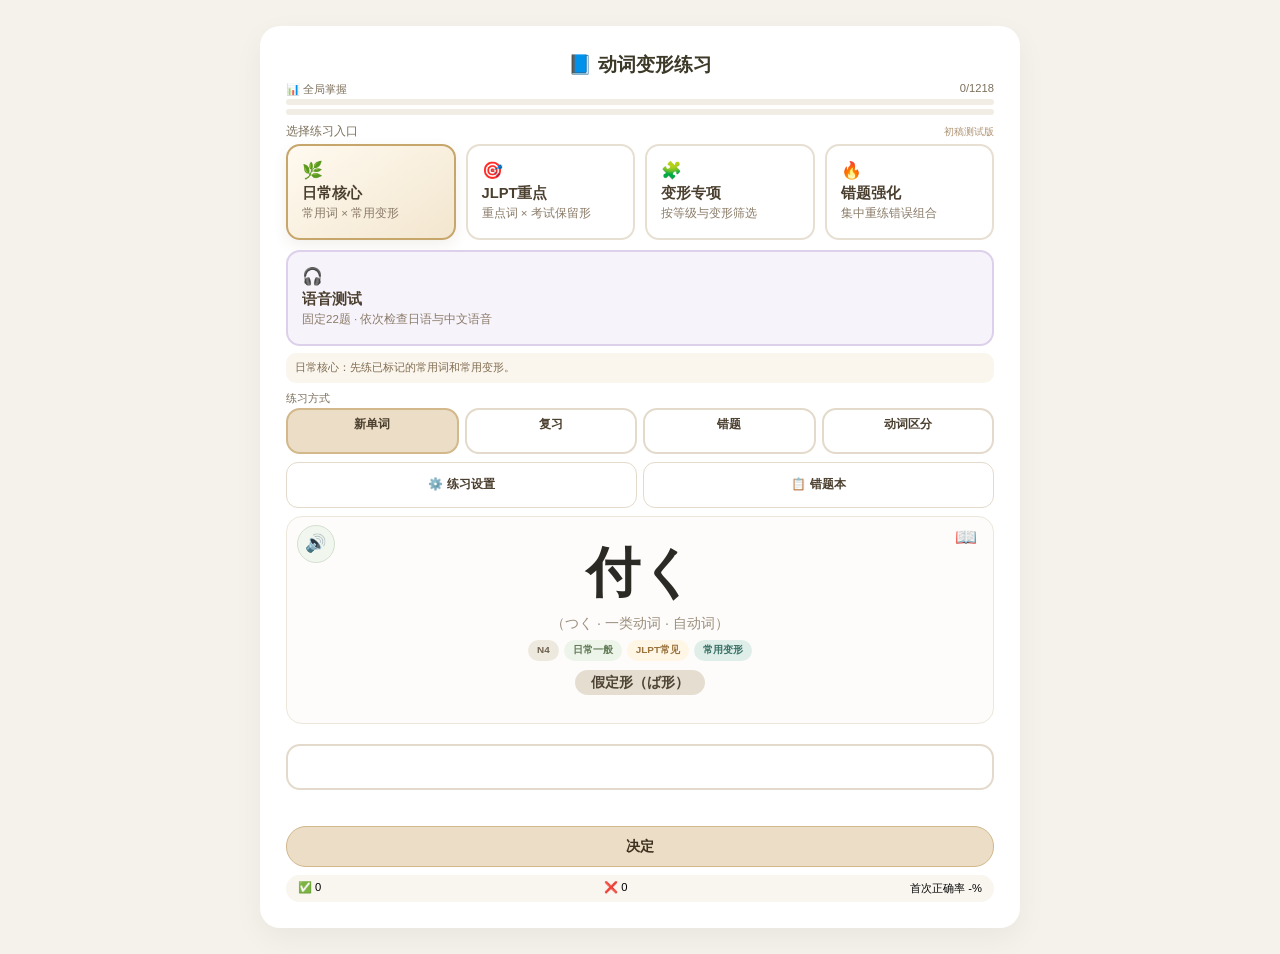
==== index.html @ 5a4f590d "Add files via upload" ====
<!DOCTYPE html>
<html lang="ja">
<head>
  <meta charset="UTF-8">
  <meta name="viewport" content="width=device-width, initial-scale=1.0, viewport-fit=cover">
  <title>动词变形练习 · 全功能版</title>
  <link rel="stylesheet" href="style.css?v=voice-test-2">
</head>
<body>
<div class="container">
  <div id="normalPracticeControls">
  <h2>📘 动词变形练习</h2>
  
  <div class="label" style="display:flex;justify-content:space-between">
    <span>📊 全局掌握</span><span id="globalProgressText">0/0</span>
  </div>
  <div class="global-bar-wrap"><div class="global-bar" id="globalProgressBar"></div></div>
  <div class="bar-wrap"><div class="bar" id="progressBar"></div></div>

  <div class="entry-title"><span>选择练习入口</span><span>初稿测试版</span></div>
  <div class="entry-grid" id="entryGrid">
    <button type="button" class="entry-card on" data-entry="daily">
      <span class="entry-icon">🌿</span><strong>日常核心</strong><small>常用词 × 常用变形</small>
    </button>
    <button type="button" class="entry-card" data-entry="jlpt">
      <span class="entry-icon">🎯</span><strong>JLPT重点</strong><small>重点词 × 考试保留形</small>
    </button>
    <button type="button" class="entry-card" data-entry="forms">
      <span class="entry-icon">🧩</span><strong>变形专项</strong><small>按等级与变形筛选</small>
    </button>
    <button type="button" class="entry-card" data-entry="mistakes">
      <span class="entry-icon">🔥</span><strong>错题强化</strong><small>集中重练错误组合</small>
    </button>
    <button type="button" class="entry-card voice-test-entry" data-entry="voice-test">
      <span class="entry-icon">🎧</span><strong>语音测试</strong><small>固定22题 · 依次检查日语与中文语音</small>
    </button>
  </div>
  <div class="preset-note" id="presetNote">日常核心：先练已标记的常用词和常用变形。</div>
  
  <div class="label">练习方式</div>
  <div class="mode-row">
    <div class="mode-btn on" data-mode="new">新单词</div>
    <div class="mode-btn" data-mode="review">复习</div>
    <div class="mode-btn" data-mode="error">错题</div>
    <div class="mode-btn" data-mode="classify">动词区分</div>
  </div>

  <div class="top-actions">
    <button class="btn-small" id="settingsToggle">⚙️ 练习设置</button>
    <button class="btn-small" id="errBookBtn">📋 错题本</button>
  </div>

  <div class="collapsible hidden" id="settingsPanel">
    <div class="label">日常使用频率（可多选）</div>
    <div class="chip-row" id="usageChips">
      <span class="chip on" data-usage="high">常用</span>
      <span class="chip on" data-usage="normal">一般</span>
      <span class="chip" data-usage="low">不常用</span>
      <span class="chip" data-usage="pending">待补充</span>
    </div>
    <div class="label">JLPT重要度（初稿，可多选）</div>
    <div class="chip-row" id="examChips">
      <span class="chip on" data-exam="focus">考试重点</span>
      <span class="chip on" data-exam="common">考试常见</span>
      <span class="chip on" data-exam="supplement">补充词</span>
      <span class="chip on" data-exam="pending">待补充</span>
    </div>
    <div class="label">变形练习价值（可多选）</div>
    <div class="chip-row" id="formStatusChips">
      <span class="chip on" data-form-status="core">常用变形</span>
      <span class="chip" data-form-status="exam">考试保留</span>
      <span class="chip" data-form-status="rare">低频变形</span>
    </div>
    <div class="pilot-note" id="pilotNote">初稿只标记一部分代表词；未标记内容显示“待补充”。</div>
    <div class="label">变形种类（可多选）</div>
    <div class="chip-row" id="formChips">
      <span class="chip on" data-form="masu">礼貌形（ます）</span>
      <span class="chip on" data-form="te">て形（连接）</span>
      <span class="chip on" data-form="ta">た形（过去）</span>
      <span class="chip on" data-form="nai">ない形（否定）</span>
      <span class="chip on" data-form="potential">可能</span>
      <span class="chip on" data-form="volitional">意志</span>
      <span class="chip on" data-form="passive">被动形</span>
      <span class="chip on" data-form="causative">使役态</span>
      <span class="chip on" data-form="ba">假定形（ば）</span>
      <span class="chip on" data-form="imperative">命令</span>
      <span class="chip on" data-form="causativePassive">使役被动形</span>
      <span class="chip on" data-form="prohibition">禁止形（な）</span>
    </div>
    <div class="label">难度</div>
    <div class="chip-row" id="levelChips">
      <span class="chip on" data-level="N5">N5</span>
      <span class="chip on" data-level="N4">N4</span>
      <span class="chip on" data-level="N3">N3</span>
      <span class="chip on" data-level="N2">N2</span>
    </div>
    <div class="label">活用分类（可多选）</div>
    <div class="chip-row" id="typeChips">
      <span class="chip on" data-type="I">一类动词</span>
      <span class="chip on" data-type="II">二类动词</span>
      <span class="chip on" data-type="III">三类动词</span>
    </div>
    <div class="label">自他分类（可多选）</div>
    <div class="chip-row" id="transChips">
      <span class="chip on" data-trans="vi">自动词</span>
      <span class="chip on" data-trans="vt">他动词</span>
    </div>
    <div class="label">单词朗读</div>
    <div class="chip-row" id="speechChips">
      <span class="chip" id="autoSpeakChip" role="button" tabindex="0" aria-pressed="false">🔊 出题时自动朗读</span>
    </div>
    <div class="pilot-note" id="voiceStatus">正在载入日语和中文固定语音…</div>
    <div class="label">每轮数量</div>
    <div class="chip-row" id="numChips">
      <span class="chip on" data-num="10">10</span>
      <span class="chip" data-num="20">20</span>
      <span class="chip" data-num="30">30</span>
      <span class="chip" data-num="50">50</span>
    </div>
    <div class="filter-summary" id="filterSummary">正在计算当前范围…</div>
  </div>
  </div>

  <div class="voice-test-screen hidden" id="voiceTestScreen">
    <div class="voice-test-toolbar">
      <button type="button" class="voice-test-exit" id="exitVoiceTestBtn">← 退出测试</button>
      <strong id="voiceTestCounter" aria-live="polite">第1/22题</strong>
    </div>
    <h2>🎧 语音测试</h2>
    <p>固定22题 · 从「食べる・原形」开始 · 不使用普通练习筛选</p>
    <div class="voice-test-bar-wrap"><div class="voice-test-bar" id="voiceTestProgressBar"></div></div>
  </div>

  <div id="practiceArea">
    <div class="card">
      <button type="button" class="speak-btn" id="speakBtn" title="朗读当前单词" aria-label="朗读当前单词">🔊</button>
      <button class="rule-btn" id="ruleBtn" title="变形规则">📖</button>
      <div class="verb" id="verb"></div>
      <div class="kana" id="kana"></div>
      <div class="question-tags" id="verbTags"></div>
      <div class="form-badge" id="form"></div>
      <div class="rule-box hidden" id="ruleBox"></div>
    </div>
    <div class="collapsible hidden" id="classifyArea">
      <div class="label">选择活用分类</div>
      <div class="chip-row" id="classTypeAnswers">
        <span class="chip" data-answer-type="I">一类动词</span>
        <span class="chip" data-answer-type="II">二类动词</span>
        <span class="chip" data-answer-type="III">三类动词</span>
      </div>
      <div class="label">选择自他分类</div>
      <div class="chip-row" id="classTransAnswers">
        <span class="chip" data-answer-trans="vi">自动词</span>
        <span class="chip" data-answer-trans="vt">他动词</span>
      </div>
    </div>
    <input type="text" id="answer" placeholder="">
    <div class="msg" id="msg"></div>
    <div class="btn-row">
      <button id="submitBtn">决定</button>
      <button id="nextBtn" class="next hidden">下一题</button>
    </div>
    <div id="resultInfo" class="hidden">
      <div class="info" id="meaning"></div>
      <div class="example" id="example"></div>
    </div>
    <div class="stats">
      <span>✅ <span id="ok">0</span></span>
      <span>❌ <span id="ng">0</span></span>
      <span>首次正确率 <span id="rate">-</span>%</span>
    </div>
  </div>

  <div id="resultArea" class="hidden">
    <div class="result-box">
      <h3>🎉 本轮完成</h3>
      <p id="resultText"></p>
    </div>
    <button id="retryBtn" style="width:100%;margin-bottom:6px">同样条件再来一组</button>
    <button id="resetBtn" style="width:100%;background:white;border:1px solid #ccc">返回设置</button>
  </div>
</div>

<div class="modal hidden" id="errModal">
  <div class="modal-box">
    <h3>📋 错题本</h3>
    <div id="errList"></div>
    <button id="closeErrBtn" style="width:100%;margin-top:8px">关闭</button>
    <button id="clearErrBtn" style="width:100%;background:#fae3e3;margin-top:4px">清空错题</button>
  </div>
</div>

<script src="verbs.js?v=voice-test-2"></script>
<script src="app.js?v=voice-test-2"></script>
</body>
</html>
---- style.css ----
*{margin:0;padding:0;box-sizing:border-box}
    body{font-family:sans-serif;background:#f5f2eb;display:flex;justify-content:center;padding:8px;min-height:100vh}
    .container{max-width:400px;width:100%;background:#fff;border-radius:20px;padding:16px;box-shadow:0 10px 30px rgba(0,0,0,0.05)}
    h2{font-size:1.2rem;color:#3d3929;margin-bottom:4px;text-align:center}
    .global-bar-wrap{background:#f1ede4;height:6px;border-radius:6px;margin-bottom:4px;overflow:hidden}
    .global-bar{height:100%;width:0;background:#a3b89b;border-radius:6px}
    .bar-wrap{background:#f1ede4;height:6px;border-radius:6px;margin-bottom:8px;overflow:hidden}
    .bar{height:100%;width:0;background:#c2a771;border-radius:6px}
    .entry-title{display:flex;align-items:center;justify-content:space-between;font-size:.72rem;color:#7c705b;margin:9px 0 5px}
    .entry-title span:last-child{font-size:.64rem;color:#ad9070}
    .entry-grid{display:grid;grid-template-columns:repeat(2,minmax(0,1fr));gap:7px;margin-bottom:7px}
    .entry-card{display:block;min-width:0;min-height:74px;padding:9px 10px;border:2px solid #e7dfd2;border-radius:14px;background:#fff;text-align:left;color:#4b3f2f;cursor:pointer}
    .entry-card.on{border-color:#c7a66c;background:linear-gradient(145deg,#fffaf0,#f3e6cf);box-shadow:0 5px 14px rgba(116,86,43,.09)}
    .entry-card .entry-icon{display:block;font-size:1.05rem;line-height:1;margin-bottom:5px}
    .entry-card strong{display:block;font-size:.78rem;line-height:1.2}
    .entry-card small{display:block;margin-top:3px;font-size:.62rem;line-height:1.3;color:#8a7b68;font-weight:500}
    .voice-test-entry{grid-column:1/-1;min-height:62px;background:#f7f3fb;border-color:#ddd0ea}
    .voice-test-entry.on{border-color:#a98bc5;background:linear-gradient(145deg,#fbf7ff,#eee3f7);box-shadow:0 5px 14px rgba(92,62,119,.1)}
    .voice-test-screen{background:linear-gradient(145deg,#fbf7ff,#f1e8f8);border:1px solid #d9c8e7;border-radius:16px;padding:12px 14px;margin-bottom:12px;color:#5f4775}
    .voice-test-screen h2{color:#5f4775;margin:8px 0 4px}
    .voice-test-screen p{text-align:center;font-size:.7rem;line-height:1.45;color:#806b91}
    .voice-test-toolbar{display:flex;align-items:center;justify-content:space-between;gap:10px}
    .voice-test-toolbar strong{font-size:.9rem;white-space:nowrap}
    .voice-test-exit{flex:0 0 auto;width:auto;padding:7px 12px;background:#fff;border-color:#cdb8de;color:#674c7e;font-size:.75rem}
    .voice-test-bar-wrap{height:7px;margin-top:10px;background:#e5d8ee;border-radius:999px;overflow:hidden}
    .voice-test-bar{height:100%;width:0;background:#a98bc5;border-radius:999px;transition:width .2s ease}
    .preset-note{background:#faf6ee;border-radius:10px;padding:7px 9px;margin-bottom:8px;font-size:.67rem;line-height:1.45;color:#806c50}
    .mode-row{display:flex;gap:6px;margin-bottom:8px}
    .mode-btn{flex:1;background:white;border:2px solid #e3dacb;padding:6px;border-radius:14px;font-size:0.75rem;font-weight:600;color:#4b3f2f;text-align:center;cursor:pointer}
    .mode-btn.on{background:#ebddc6;border-color:#d2b88a}
    .top-actions{display:flex;gap:6px;margin-bottom:8px}
    .btn-small{flex:1;background:white;border:1px solid #e3dacb;padding:6px 10px;border-radius:12px;font-size:0.75rem;font-weight:600;color:#4b3f2f;cursor:pointer;text-align:center}
    .collapsible{background:#faf8f3;border:1px solid #efe8da;border-radius:12px;padding:8px;margin-bottom:8px}
    .chip-row{display:flex;flex-wrap:wrap;gap:4px;margin-bottom:4px}
    .chip{background:white;border:2px solid #e3dacb;padding:4px 10px;border-radius:14px;font-size:0.7rem;font-weight:600;color:#4b3f2f;cursor:pointer}
    .chip.on{background:#ebddc6;border-color:#d2b88a}
    .label{font-size:0.7rem;color:#7c705b;margin-bottom:2px}
    .filter-summary{background:#f2eee6;border-radius:10px;padding:8px 9px;margin-top:7px;font-size:.68rem;line-height:1.45;color:#6f604d}
    .pilot-note{font-size:.64rem;line-height:1.45;color:#9b7c56;margin:2px 0 8px;padding-left:2px}
    .card{text-align:center;background:#fdfcfa;border:1px solid #ede7db;border-radius:16px;padding:20px 10px;margin-bottom:12px;position:relative}
    .verb{font-size:2.5rem;font-weight:700;color:#2b2a24}
    .kana{color:#9b8e7c;font-size:0.9rem;margin:4px 0}
    .form-badge{display:inline-block;background:#e5ded0;color:#4e4334;padding:3px 16px;border-radius:20px;font-size:0.9rem;font-weight:600;margin:8px 0}
    .question-tags{display:flex;flex-wrap:wrap;justify-content:center;gap:5px;min-height:21px;margin:7px 0 1px}
    .meta-tag{display:inline-flex;align-items:center;padding:3px 8px;border-radius:999px;font-size:.62rem;line-height:1.2;font-weight:700;border:1px solid transparent}
    .tag-level{background:#eee9df;color:#6f6250}
    .tag-daily-high{background:#e2f2df;color:#416d3a}.tag-daily-normal{background:#edf4e9;color:#607a56}.tag-daily-low{background:#f0efed;color:#79746d}.tag-daily-pending{background:#f6f3ee;color:#a0988d}
    .tag-exam-focus{background:#fff0d4;color:#96601d;border-color:#f1d39d}.tag-exam-common{background:#fff6e6;color:#9a733d}.tag-exam-supplement{background:#f7f1e6;color:#8d7d63}.tag-exam-pending{background:#f6f3ee;color:#a0988d}
    .tag-form-core{background:#dfeee9;color:#397064}.tag-form-exam{background:#eee6f7;color:#6b4e87}.tag-form-rare{background:#f2eeee;color:#8b6969}.tag-special-translation{background:#ffe8c7;color:#945316;border-color:#efc47f}.tag-meaning-sense{background:#e5effa;color:#3d6488;border-color:#bdd2e8}
    .tag-voice-test{background:#eee3f7;color:#6b4e87;border-color:#d6c2e7}
    .speak-btn{position:absolute;top:8px;left:10px;display:flex;align-items:center;justify-content:center;flex:none;width:38px;height:38px;padding:0;border:1px solid #d5dfd0;border-radius:50%;background:#f1f7ee;color:#4e7047;font-size:1.08rem;line-height:1;cursor:pointer}
    .speak-btn:hover{background:#e4f0df}.speak-btn.speaking{background:#d4e8cc;border-color:#9fbe94;transform:scale(1.04)}
    .speak-btn:disabled{opacity:.45;cursor:not-allowed;transform:none}
    .rule-btn{position:absolute;top:8px;right:10px;background:none;border:none;font-size:1.1rem;cursor:pointer;color:#b0a590;padding:2px 6px;border-radius:8px}
    .rule-btn:hover{background:#f0ebe0}
    .rule-box{background:#fdf9f0;border:1px solid #e8dfcc;border-radius:10px;padding:10px;margin-top:8px;text-align:left;font-size:0.7rem;color:#5f5340;line-height:1.5}
    .rule-box strong{color:#8b6f4b;font-size:0.75rem}
    .rule-box em{color:#b85c3a;font-style:normal;font-weight:600}
    input{width:100%;font-size:1.2rem;padding:10px;border:2px solid #e3dacb;border-radius:14px;text-align:center;outline:none;margin:8px 0}
    input.wrong{border-color:#e0887a;background:#fff8f7}
    .msg{min-height:24px;font-weight:600;text-align:center;margin-bottom:4px}
    .green{color:#4a7345}.red{color:#bc4a3c}
    .btn-row{display:flex;gap:6px}
    button{flex:1;background:#ebddc6;border:1px solid #d2b88a;padding:10px;border-radius:20px;font-weight:600;font-size:0.9rem;color:#3f3221;cursor:pointer}
    button.next{background:#d4e8cc;border-color:#a3c497;color:#3a5532}
    .info{background:#f0f7ed;border-radius:10px;padding:8px;font-size:0.8rem;margin-top:8px;color:#4a6b3a}
    #meaning{background:#edf7e9;border:1px solid #cfe1c8;border-left:5px solid #79a56f;padding:12px 14px;text-align:left}
    .meaning-label{display:block;font-size:.76rem;font-weight:700;color:#66805f;letter-spacing:.02em}
    .meaning-answer{display:block;margin-top:4px;font-size:1.38rem;line-height:1.45;font-weight:800;color:#285227;word-break:break-word}
    .meaning-origin{display:block;margin-top:5px;font-size:.78rem;line-height:1.45;color:#71806d}
    .example{background:#f5f0e7;border-radius:10px;padding:8px;font-size:0.8rem;margin-top:4px;color:#7b6e5b}
    .stats{display:flex;justify-content:space-between;font-size:0.7rem;background:#f9f6f0;padding:6px 12px;border-radius:14px;margin-top:8px}
    .hidden{display:none !important}
    .result-box{text-align:center;padding:20px;background:#fdfcfa;border-radius:16px;margin-bottom:12px}
    .result-box h3{color:#4a7345;margin-bottom:8px}
    .result-box p{font-size:0.9rem;color:#3d3929}
    .modal{position:fixed;top:0;left:0;width:100%;height:100%;background:rgba(0,0,0,0.3);display:flex;align-items:center;justify-content:center;z-index:100}
    .modal-box{background:white;border-radius:16px;padding:16px;max-width:340px;width:90%;max-height:70vh;overflow-y:auto}
    .modal-box h3{font-size:0.9rem;margin-bottom:8px}
    .err-item{display:flex;justify-content:space-between;align-items:center;background:#fdf5f5;padding:6px 10px;border-radius:10px;margin-bottom:4px;font-size:0.65rem;gap:6px}
    .err-item button{padding:3px 8px;font-size:0.6rem;flex:0}
    html{-webkit-text-size-adjust:100%;text-size-adjust:100%}
    button,.chip,.mode-btn{-webkit-tap-highlight-color:transparent;touch-action:manipulation}

    /* 手机：满屏显示，入口改为两列，避免四个按钮被挤扁 */
    @media (max-width:599px){
      body{display:block;padding:0;background:#fff}
      .container{max-width:none;min-height:100vh;min-height:100dvh;border-radius:0;box-shadow:none;padding:max(14px,env(safe-area-inset-top)) max(14px,env(safe-area-inset-right)) max(14px,env(safe-area-inset-bottom)) max(14px,env(safe-area-inset-left))}
      h2{font-size:1.25rem;margin-bottom:7px}
      .entry-grid{gap:8px;margin-bottom:8px}.entry-card{min-height:82px;padding:11px}.entry-card strong{font-size:.82rem}.entry-card small{font-size:.66rem}
      .voice-test-screen{padding:13px 14px}.voice-test-screen p{font-size:.74rem}.voice-test-exit{min-height:40px}
      .mode-row{display:grid;grid-template-columns:repeat(2,minmax(0,1fr));gap:8px;margin-bottom:10px}
      .mode-btn{min-height:43px;padding:9px 5px;border-radius:12px;font-size:.8rem}
      .top-actions{gap:8px;margin-bottom:10px}.btn-small{min-height:43px;font-size:.8rem}
      .collapsible{padding:10px;border-radius:14px;margin-bottom:10px}
      .chip-row{gap:6px;margin-bottom:7px}.chip{display:inline-flex;align-items:center;min-height:36px;padding:7px 10px;font-size:.75rem}
      .label{font-size:.75rem;margin-bottom:4px}
      .preset-note,.filter-summary{font-size:.72rem;padding:9px 10px}.pilot-note{font-size:.68rem}.meta-tag{font-size:.67rem;padding:4px 9px}
      .card{padding:22px 10px 18px;border-radius:16px;margin-bottom:10px}
      .verb{font-size:clamp(2.25rem,12vw,3.15rem)}.kana{font-size:.82rem;line-height:1.5}.form-badge{font-size:.86rem;margin:7px 0}
      input{min-height:52px;font-size:1.15rem;margin:10px 0}
      .btn-row{gap:8px}.btn-row button,#retryBtn,#resetBtn{min-height:48px}
      .stats{gap:5px;padding:8px 9px;font-size:.7rem;white-space:nowrap}
      .rule-box{font-size:.75rem;line-height:1.65}.info,.example{font-size:.78rem;line-height:1.5}
      #meaning{padding:13px 14px}.meaning-answer{font-size:1.48rem}.meaning-origin{font-size:.8rem}
      .modal-box{width:94%;max-width:none;max-height:84vh;max-height:84dvh;border-radius:18px}
      .err-item{font-size:.72rem;padding:9px}.err-item button{min-height:34px;font-size:.68rem}
    }

    /* 平板：利用更宽屏幕，放大文字和触控区域 */
    @media (min-width:600px) and (max-width:1024px){
      body{padding:20px;align-items:flex-start}
      .container{max-width:760px;border-radius:26px;padding:24px;box-shadow:0 14px 42px rgba(0,0,0,.07)}
      h2{font-size:1.45rem;margin-bottom:8px}
      .entry-grid{grid-template-columns:repeat(4,minmax(0,1fr));gap:10px;margin-bottom:10px}.entry-card{min-height:94px;padding:13px}.entry-card .entry-icon{font-size:1.25rem}.entry-card strong{font-size:.9rem}.entry-card small{font-size:.7rem}
      .voice-test-screen{padding:16px 18px;border-radius:20px}.voice-test-screen h2{font-size:1.45rem}.voice-test-screen p{font-size:.82rem}.voice-test-toolbar strong{font-size:1.05rem}.voice-test-exit{min-height:44px;font-size:.85rem}
      .mode-row,.top-actions{gap:10px;margin-bottom:12px}
      .mode-btn,.btn-small{min-height:48px;padding:10px;font-size:.86rem}
      .collapsible{padding:15px;border-radius:18px;margin-bottom:14px}
      .chip-row{gap:8px;margin-bottom:9px}.chip{display:inline-flex;align-items:center;min-height:40px;padding:8px 13px;font-size:.8rem}
      .label{font-size:.78rem;margin-bottom:5px}
      .preset-note,.filter-summary{font-size:.78rem;padding:11px 13px}.pilot-note{font-size:.72rem}.meta-tag{font-size:.72rem;padding:5px 10px}
      .card{padding:30px 16px;border-radius:22px;margin-bottom:16px}.verb{font-size:3.35rem}.kana{font-size:1rem}.form-badge{font-size:1rem;padding:5px 20px}
      input{min-height:58px;font-size:1.35rem;margin:12px 0}.btn-row{gap:10px}.btn-row button{min-height:52px;font-size:1rem}
      .rule-box{font-size:.82rem;padding:14px}.info,.example{font-size:.88rem;padding:11px}.stats{font-size:.8rem;padding:9px 16px}
      #meaning{padding:16px 18px}.meaning-label{font-size:.86rem}.meaning-answer{font-size:1.7rem}.meaning-origin{font-size:.9rem}
      .modal-box{max-width:620px;width:88%;max-height:78vh}.err-item{font-size:.76rem;padding:10px 13px}
    }

    /* 电脑与大屏平板不再被限制为狭窄的手机宽度 */
    @media (min-width:1025px){
      body{padding:26px}.container{max-width:760px;padding:26px}.entry-grid{grid-template-columns:repeat(4,minmax(0,1fr));gap:10px}.entry-card{min-height:96px;padding:14px}.entry-card strong{font-size:.92rem}.entry-card small{font-size:.72rem}.mode-btn,.btn-small{min-height:46px}.chip{min-height:38px;padding:7px 12px}.verb{font-size:3.4rem}
    }

    /* 手机横屏时压缩纵向空白，避免题目按钮落到屏幕外 */
    @media (orientation:landscape) and (max-height:520px){
      body{padding:8px}.container{max-width:780px;min-height:0;padding:12px 16px;border-radius:16px}
      h2{font-size:1.05rem}.mode-row{display:grid;grid-template-columns:repeat(4,1fr);gap:6px}.mode-btn{min-height:36px;padding:5px}
      .top-actions{margin-bottom:6px}.btn-small{min-height:36px;padding:5px}.card{padding:12px 10px;margin-bottom:5px}.verb{font-size:2.25rem}.kana{margin:2px 0}.form-badge{margin:3px 0}
      input{min-height:42px;margin:5px 0}.btn-row button{min-height:40px;padding:6px}.stats{margin-top:5px}
    }
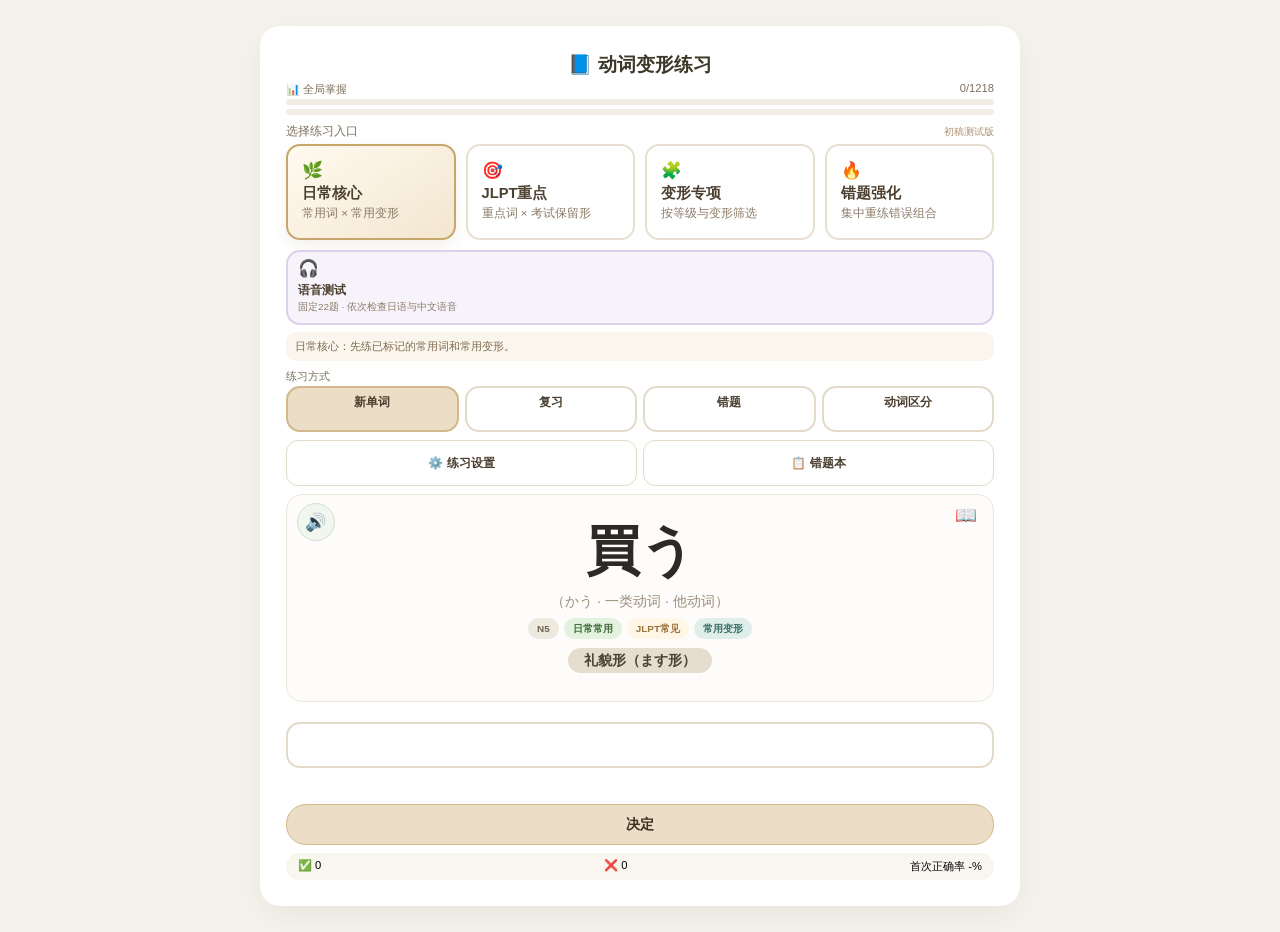
==== commit b7515061: "Add files via upload" ====
--- a/index.html
+++ b/index.html
@@ -4,11 +4,10 @@
   <meta charset="UTF-8">
   <meta name="viewport" content="width=device-width, initial-scale=1.0, viewport-fit=cover">
   <title>动词变形练习 · 全功能版</title>
-  <link rel="stylesheet" href="style.css?v=voice-test-2">
+  <link rel="stylesheet" href="style.css?v=voice-test-3">
 </head>
 <body>
 <div class="container">
-  <div id="normalPracticeControls">
   <h2>📘 动词变形练习</h2>
   
   <div class="label" style="display:flex;justify-content:space-between">
@@ -31,9 +30,9 @@
     <button type="button" class="entry-card" data-entry="mistakes">
       <span class="entry-icon">🔥</span><strong>错题强化</strong><small>集中重练错误组合</small>
     </button>
-    <button type="button" class="entry-card voice-test-entry" data-entry="voice-test">
+    <a class="voice-test-link" href="voice-test.html?v=voice-test-3">
       <span class="entry-icon">🎧</span><strong>语音测试</strong><small>固定22题 · 依次检查日语与中文语音</small>
-    </button>
+    </a>
   </div>
   <div class="preset-note" id="presetNote">日常核心：先练已标记的常用词和常用变形。</div>
   
@@ -119,17 +118,6 @@
     </div>
     <div class="filter-summary" id="filterSummary">正在计算当前范围…</div>
   </div>
-  </div>
-
-  <div class="voice-test-screen hidden" id="voiceTestScreen">
-    <div class="voice-test-toolbar">
-      <button type="button" class="voice-test-exit" id="exitVoiceTestBtn">← 退出测试</button>
-      <strong id="voiceTestCounter" aria-live="polite">第1/22题</strong>
-    </div>
-    <h2>🎧 语音测试</h2>
-    <p>固定22题 · 从「食べる・原形」开始 · 不使用普通练习筛选</p>
-    <div class="voice-test-bar-wrap"><div class="voice-test-bar" id="voiceTestProgressBar"></div></div>
-  </div>
 
   <div id="practiceArea">
     <div class="card">
@@ -190,7 +178,7 @@
   </div>
 </div>
 
-<script src="verbs.js?v=voice-test-2"></script>
-<script src="app.js?v=voice-test-2"></script>
+<script src="verbs.js?v=voice-test-3"></script>
+<script src="app.js?v=voice-test-3"></script>
 </body>
 </html>
--- a/style.css
+++ b/style.css
@@ -9,21 +9,17 @@
     .entry-title{display:flex;align-items:center;justify-content:space-between;font-size:.72rem;color:#7c705b;margin:9px 0 5px}
     .entry-title span:last-child{font-size:.64rem;color:#ad9070}
     .entry-grid{display:grid;grid-template-columns:repeat(2,minmax(0,1fr));gap:7px;margin-bottom:7px}
-    .entry-card{display:block;min-width:0;min-height:74px;padding:9px 10px;border:2px solid #e7dfd2;border-radius:14px;background:#fff;text-align:left;color:#4b3f2f;cursor:pointer}
+    .entry-card{display:block;min-width:0;min-height:74px;padding:9px 10px;border:2px solid #e7dfd2;border-radius:14px;background:#fff;text-align:left;color:#4b3f2f;cursor:pointer;text-decoration:none}
     .entry-card.on{border-color:#c7a66c;background:linear-gradient(145deg,#fffaf0,#f3e6cf);box-shadow:0 5px 14px rgba(116,86,43,.09)}
     .entry-card .entry-icon{display:block;font-size:1.05rem;line-height:1;margin-bottom:5px}
     .entry-card strong{display:block;font-size:.78rem;line-height:1.2}
     .entry-card small{display:block;margin-top:3px;font-size:.62rem;line-height:1.3;color:#8a7b68;font-weight:500}
     .voice-test-entry{grid-column:1/-1;min-height:62px;background:#f7f3fb;border-color:#ddd0ea}
     .voice-test-entry.on{border-color:#a98bc5;background:linear-gradient(145deg,#fbf7ff,#eee3f7);box-shadow:0 5px 14px rgba(92,62,119,.1)}
-    .voice-test-screen{background:linear-gradient(145deg,#fbf7ff,#f1e8f8);border:1px solid #d9c8e7;border-radius:16px;padding:12px 14px;margin-bottom:12px;color:#5f4775}
-    .voice-test-screen h2{color:#5f4775;margin:8px 0 4px}
-    .voice-test-screen p{text-align:center;font-size:.7rem;line-height:1.45;color:#806b91}
-    .voice-test-toolbar{display:flex;align-items:center;justify-content:space-between;gap:10px}
-    .voice-test-toolbar strong{font-size:.9rem;white-space:nowrap}
-    .voice-test-exit{flex:0 0 auto;width:auto;padding:7px 12px;background:#fff;border-color:#cdb8de;color:#674c7e;font-size:.75rem}
-    .voice-test-bar-wrap{height:7px;margin-top:10px;background:#e5d8ee;border-radius:999px;overflow:hidden}
-    .voice-test-bar{height:100%;width:0;background:#a98bc5;border-radius:999px;transition:width .2s ease}
+    .voice-test-link{grid-column:1/-1;display:block;min-width:0;min-height:62px;padding:9px 10px;border:2px solid #ddd0ea;border-radius:14px;background:#f7f3fb;text-align:left;color:#4b3f2f;cursor:pointer;text-decoration:none}
+    .voice-test-link .entry-icon{display:block;font-size:1.05rem;line-height:1;margin-bottom:5px}
+    .voice-test-link strong{display:block;font-size:.78rem;line-height:1.2}
+    .voice-test-link small{display:block;margin-top:3px;font-size:.62rem;line-height:1.3;color:#8a7b68;font-weight:500}
     .preset-note{background:#faf6ee;border-radius:10px;padding:7px 9px;margin-bottom:8px;font-size:.67rem;line-height:1.45;color:#806c50}
     .mode-row{display:flex;gap:6px;margin-bottom:8px}
     .mode-btn{flex:1;background:white;border:2px solid #e3dacb;padding:6px;border-radius:14px;font-size:0.75rem;font-weight:600;color:#4b3f2f;text-align:center;cursor:pointer}
@@ -87,8 +83,7 @@
       body{display:block;padding:0;background:#fff}
       .container{max-width:none;min-height:100vh;min-height:100dvh;border-radius:0;box-shadow:none;padding:max(14px,env(safe-area-inset-top)) max(14px,env(safe-area-inset-right)) max(14px,env(safe-area-inset-bottom)) max(14px,env(safe-area-inset-left))}
       h2{font-size:1.25rem;margin-bottom:7px}
-      .entry-grid{gap:8px;margin-bottom:8px}.entry-card{min-height:82px;padding:11px}.entry-card strong{font-size:.82rem}.entry-card small{font-size:.66rem}
-      .voice-test-screen{padding:13px 14px}.voice-test-screen p{font-size:.74rem}.voice-test-exit{min-height:40px}
+      .entry-grid{gap:8px;margin-bottom:8px}.entry-card{min-height:82px;padding:11px}.entry-card strong{font-size:.82rem}.entry-card small{font-size:.66rem}.voice-test-link{min-height:72px;padding:11px}.voice-test-link strong{font-size:.82rem}.voice-test-link small{font-size:.66rem}
       .mode-row{display:grid;grid-template-columns:repeat(2,minmax(0,1fr));gap:8px;margin-bottom:10px}
       .mode-btn{min-height:43px;padding:9px 5px;border-radius:12px;font-size:.8rem}
       .top-actions{gap:8px;margin-bottom:10px}.btn-small{min-height:43px;font-size:.8rem}
@@ -112,8 +107,7 @@
       body{padding:20px;align-items:flex-start}
       .container{max-width:760px;border-radius:26px;padding:24px;box-shadow:0 14px 42px rgba(0,0,0,.07)}
       h2{font-size:1.45rem;margin-bottom:8px}
-      .entry-grid{grid-template-columns:repeat(4,minmax(0,1fr));gap:10px;margin-bottom:10px}.entry-card{min-height:94px;padding:13px}.entry-card .entry-icon{font-size:1.25rem}.entry-card strong{font-size:.9rem}.entry-card small{font-size:.7rem}
-      .voice-test-screen{padding:16px 18px;border-radius:20px}.voice-test-screen h2{font-size:1.45rem}.voice-test-screen p{font-size:.82rem}.voice-test-toolbar strong{font-size:1.05rem}.voice-test-exit{min-height:44px;font-size:.85rem}
+      .entry-grid{grid-template-columns:repeat(4,minmax(0,1fr));gap:10px;margin-bottom:10px}.entry-card{min-height:94px;padding:13px}.entry-card .entry-icon{font-size:1.25rem}.entry-card strong{font-size:.9rem}.entry-card small{font-size:.7rem}.voice-test-link{min-height:80px;padding:13px}.voice-test-link .entry-icon{font-size:1.25rem}.voice-test-link strong{font-size:.9rem}.voice-test-link small{font-size:.7rem}
       .mode-row,.top-actions{gap:10px;margin-bottom:12px}
       .mode-btn,.btn-small{min-height:48px;padding:10px;font-size:.86rem}
       .collapsible{padding:15px;border-radius:18px;margin-bottom:14px}
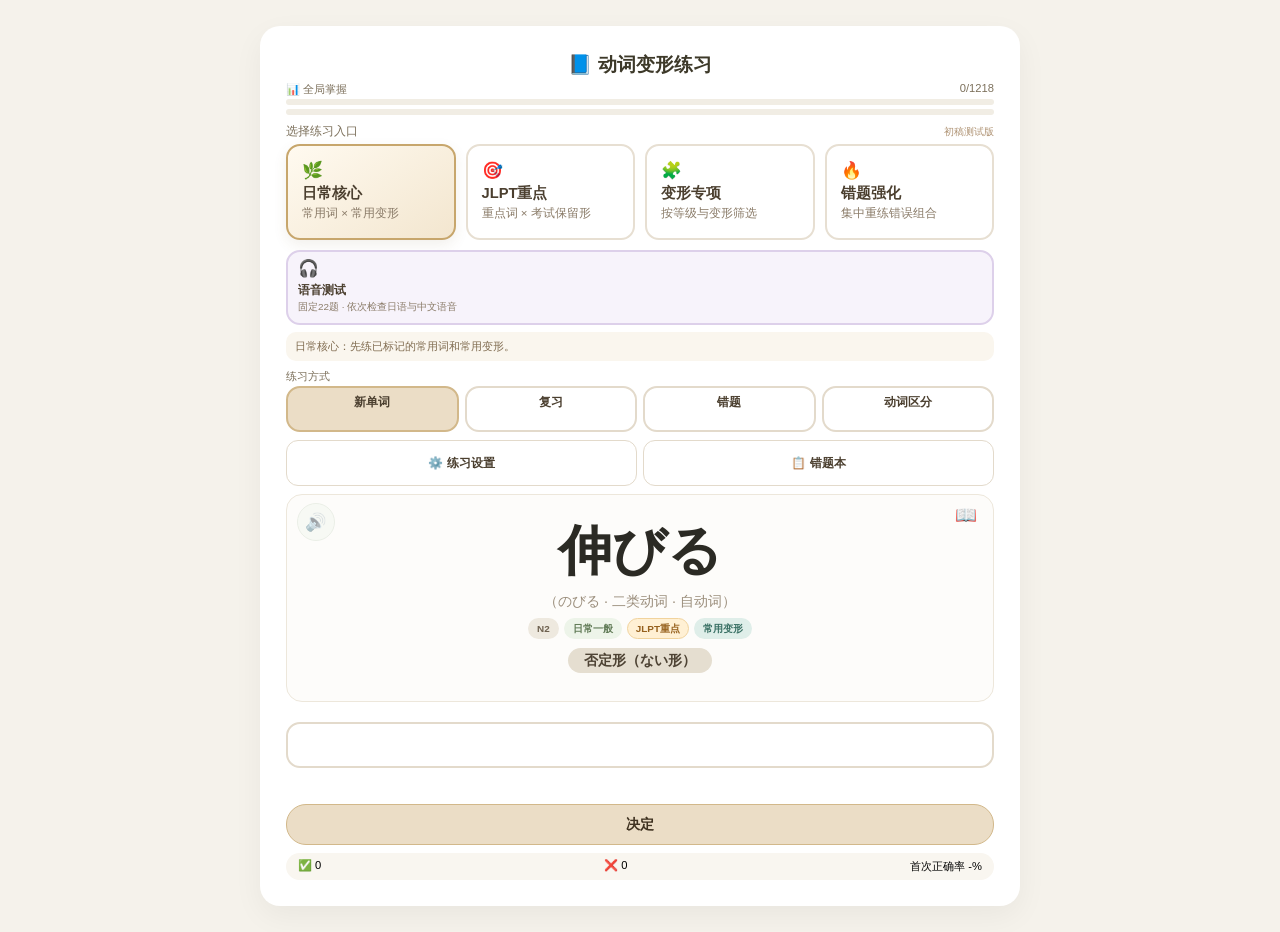
==== commit 5970e6b2: "Add files via upload" ====
--- a/index.html
+++ b/index.html
@@ -4,7 +4,7 @@
   <meta charset="UTF-8">
   <meta name="viewport" content="width=device-width, initial-scale=1.0, viewport-fit=cover">
   <title>动词变形练习 · 全功能版</title>
-  <link rel="stylesheet" href="style.css?v=voice-test-3">
+  <link rel="stylesheet" href="style.css?v=audio-logic-1">
 </head>
 <body>
 <div class="container">
@@ -30,7 +30,7 @@
     <button type="button" class="entry-card" data-entry="mistakes">
       <span class="entry-icon">🔥</span><strong>错题强化</strong><small>集中重练错误组合</small>
     </button>
-    <a class="voice-test-link" href="voice-test.html?v=voice-test-3">
+    <a class="voice-test-link" href="voice-test.html?v=audio-logic-1">
       <span class="entry-icon">🎧</span><strong>语音测试</strong><small>固定22题 · 依次检查日语与中文语音</small>
     </a>
   </div>
@@ -104,9 +104,23 @@
       <span class="chip on" data-trans="vi">自动词</span>
       <span class="chip on" data-trans="vt">他动词</span>
     </div>
-    <div class="label">单词朗读</div>
+    <div class="label">答对后的语音</div>
     <div class="chip-row" id="speechChips">
-      <span class="chip" id="autoSpeakChip" role="button" tabindex="0" aria-pressed="false">🔊 出题时自动朗读</span>
+      <span class="chip on" id="autoSpeakChip" role="button" tabindex="0" aria-pressed="true">🔊 答对后自动朗读</span>
+    </div>
+    <div class="voice-controls" aria-label="语音音量和语速设置">
+      <label class="voice-control" for="japaneseVolume">
+        <span>日语音量 <output id="japaneseVolumeValue">85%</output></span>
+        <input id="japaneseVolume" type="range" min="0" max="100" step="5" value="85">
+      </label>
+      <label class="voice-control" for="chineseVolume">
+        <span>中文音量 <output id="chineseVolumeValue">100%</output></span>
+        <input id="chineseVolume" type="range" min="0" max="100" step="5" value="100">
+      </label>
+      <label class="voice-control" for="chineseRate">
+        <span>中文语速 <output id="chineseRateValue">0.88×</output></span>
+        <input id="chineseRate" type="range" min="0.70" max="1.05" step="0.01" value="0.88">
+      </label>
     </div>
     <div class="pilot-note" id="voiceStatus">正在载入日语和中文固定语音…</div>
     <div class="label">每轮数量</div>
@@ -121,7 +135,7 @@
 
   <div id="practiceArea">
     <div class="card">
-      <button type="button" class="speak-btn" id="speakBtn" title="朗读当前单词" aria-label="朗读当前单词">🔊</button>
+      <button type="button" class="speak-btn" id="speakBtn" title="答对后可重播日语和中文" aria-label="答对后重播日语和中文" disabled>🔊</button>
       <button class="rule-btn" id="ruleBtn" title="变形规则">📖</button>
       <div class="verb" id="verb"></div>
       <div class="kana" id="kana"></div>
@@ -178,7 +192,7 @@
   </div>
 </div>
 
-<script src="verbs.js?v=voice-test-3"></script>
-<script src="app.js?v=voice-test-3"></script>
+<script src="verbs.js?v=audio-logic-1"></script>
+<script src="app.js?v=audio-logic-1"></script>
 </body>
 </html>
--- a/style.css
+++ b/style.css
@@ -33,6 +33,12 @@
     .label{font-size:0.7rem;color:#7c705b;margin-bottom:2px}
     .filter-summary{background:#f2eee6;border-radius:10px;padding:8px 9px;margin-top:7px;font-size:.68rem;line-height:1.45;color:#6f604d}
     .pilot-note{font-size:.64rem;line-height:1.45;color:#9b7c56;margin:2px 0 8px;padding-left:2px}
+    .voice-controls{display:grid;gap:8px;margin:7px 0 8px;padding:10px;border:1px solid #e8dfd1;border-radius:12px;background:#fffdf9}
+    .voice-control{display:grid;grid-template-columns:106px minmax(0,1fr);align-items:center;gap:10px;color:#655847;font-size:.7rem;font-weight:700}
+    .voice-control>span{display:flex;justify-content:space-between;gap:5px;white-space:nowrap}
+    .voice-control output{color:#8b6841;font-variant-numeric:tabular-nums}
+    .voice-control input[type="range"]{width:100%;min-height:32px;height:32px;margin:0;padding:0;border:0;border-radius:0;background:transparent;box-shadow:none;accent-color:#a77e4b;cursor:pointer}
+    .voice-control input[type="range"]:focus{box-shadow:none;outline:2px solid rgba(167,126,75,.22);outline-offset:2px}
     .card{text-align:center;background:#fdfcfa;border:1px solid #ede7db;border-radius:16px;padding:20px 10px;margin-bottom:12px;position:relative}
     .verb{font-size:2.5rem;font-weight:700;color:#2b2a24}
     .kana{color:#9b8e7c;font-size:0.9rem;margin:4px 0}
@@ -91,6 +97,7 @@
       .chip-row{gap:6px;margin-bottom:7px}.chip{display:inline-flex;align-items:center;min-height:36px;padding:7px 10px;font-size:.75rem}
       .label{font-size:.75rem;margin-bottom:4px}
       .preset-note,.filter-summary{font-size:.72rem;padding:9px 10px}.pilot-note{font-size:.68rem}.meta-tag{font-size:.67rem;padding:4px 9px}
+      .voice-controls{padding:11px;gap:10px}.voice-control{grid-template-columns:115px minmax(0,1fr);font-size:.74rem}
       .card{padding:22px 10px 18px;border-radius:16px;margin-bottom:10px}
       .verb{font-size:clamp(2.25rem,12vw,3.15rem)}.kana{font-size:.82rem;line-height:1.5}.form-badge{font-size:.86rem;margin:7px 0}
       input{min-height:52px;font-size:1.15rem;margin:10px 0}
@@ -114,6 +121,7 @@
       .chip-row{gap:8px;margin-bottom:9px}.chip{display:inline-flex;align-items:center;min-height:40px;padding:8px 13px;font-size:.8rem}
       .label{font-size:.78rem;margin-bottom:5px}
       .preset-note,.filter-summary{font-size:.78rem;padding:11px 13px}.pilot-note{font-size:.72rem}.meta-tag{font-size:.72rem;padding:5px 10px}
+      .voice-controls{padding:14px;gap:12px}.voice-control{grid-template-columns:135px minmax(0,1fr);font-size:.8rem}.voice-control input[type="range"]{min-height:38px;height:38px}
       .card{padding:30px 16px;border-radius:22px;margin-bottom:16px}.verb{font-size:3.35rem}.kana{font-size:1rem}.form-badge{font-size:1rem;padding:5px 20px}
       input{min-height:58px;font-size:1.35rem;margin:12px 0}.btn-row{gap:10px}.btn-row button{min-height:52px;font-size:1rem}
       .rule-box{font-size:.82rem;padding:14px}.info,.example{font-size:.88rem;padding:11px}.stats{font-size:.8rem;padding:9px 16px}
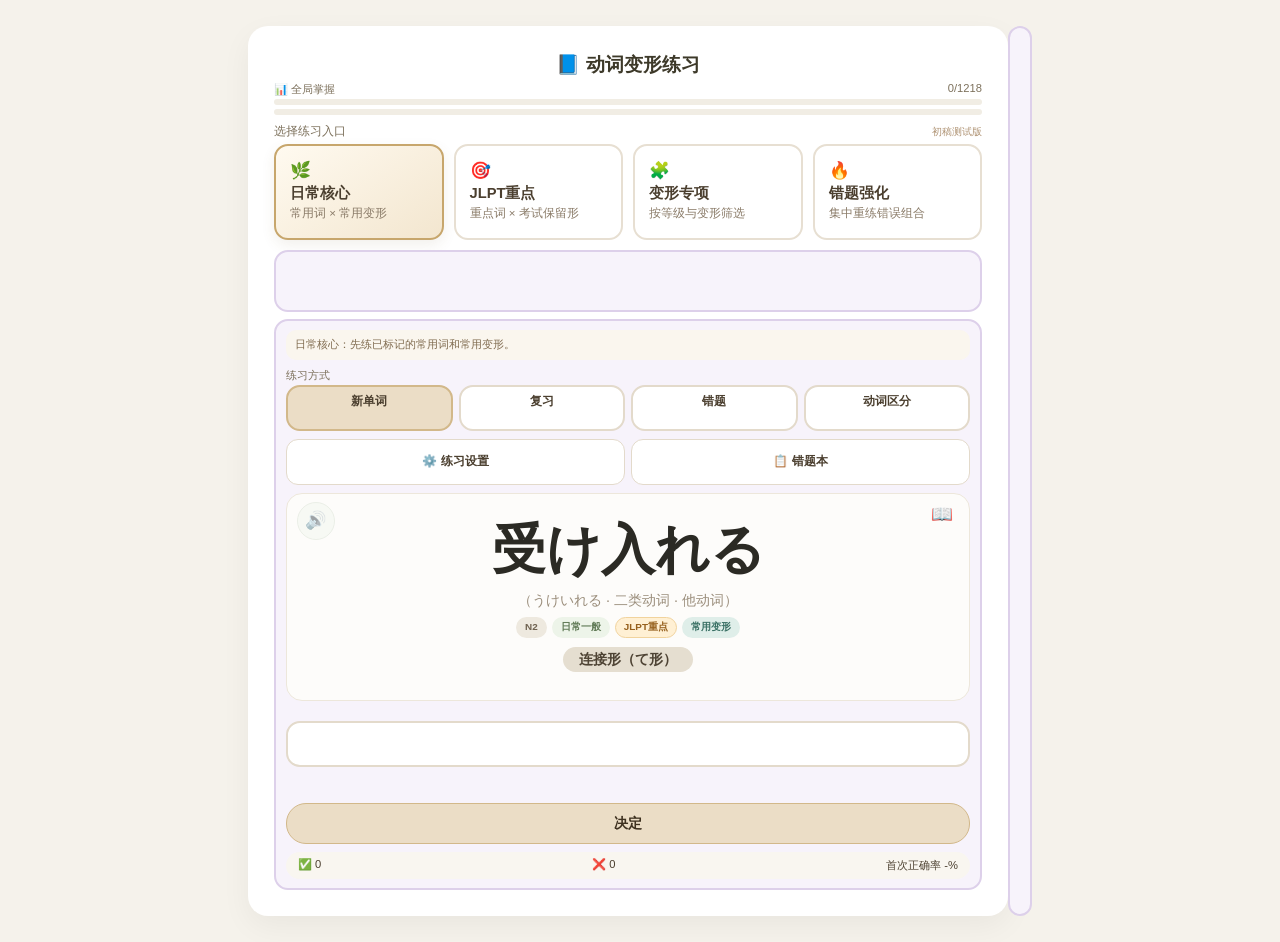
==== commit ec0d2bac: "删除语音测试入口" ====
--- a/index.html
+++ b/index.html
@@ -31,8 +31,6 @@
       <span class="entry-icon">🔥</span><strong>错题强化</strong><small>集中重练错误组合</small>
     </button>
     <a class="voice-test-link" href="voice-test.html?v=audio-logic-1">
-      <span class="entry-icon">🎧</span><strong>语音测试</strong><small>固定22题 · 依次检查日语与中文语音</small>
-    </a>
   </div>
   <div class="preset-note" id="presetNote">日常核心：先练已标记的常用词和常用变形。</div>
   
@@ -55,14 +53,14 @@
       <span class="chip on" data-usage="high">常用</span>
       <span class="chip on" data-usage="normal">一般</span>
       <span class="chip" data-usage="low">不常用</span>
-      <span class="chip" data-usage="pending">待补充</span>
+      <span class="chip" data-usage="pending">其他</span>
     </div>
     <div class="label">JLPT重要度（初稿，可多选）</div>
     <div class="chip-row" id="examChips">
       <span class="chip on" data-exam="focus">考试重点</span>
       <span class="chip on" data-exam="common">考试常见</span>
       <span class="chip on" data-exam="supplement">补充词</span>
-      <span class="chip on" data-exam="pending">待补充</span>
+      <span class="chip on" data-exam="pending">其他</span>
     </div>
     <div class="label">变形练习价值（可多选）</div>
     <div class="chip-row" id="formStatusChips">
@@ -70,7 +68,7 @@
       <span class="chip" data-form-status="exam">考试保留</span>
       <span class="chip" data-form-status="rare">低频变形</span>
     </div>
-    <div class="pilot-note" id="pilotNote">初稿只标记一部分代表词；未标记内容显示“待补充”。</div>
+    <div class="pilot-note" id="pilotNote">初稿只标记一部分代表词；未标记内容显示“其他”。</div>
     <div class="label">变形种类（可多选）</div>
     <div class="chip-row" id="formChips">
       <span class="chip on" data-form="masu">礼貌形（ます）</span>
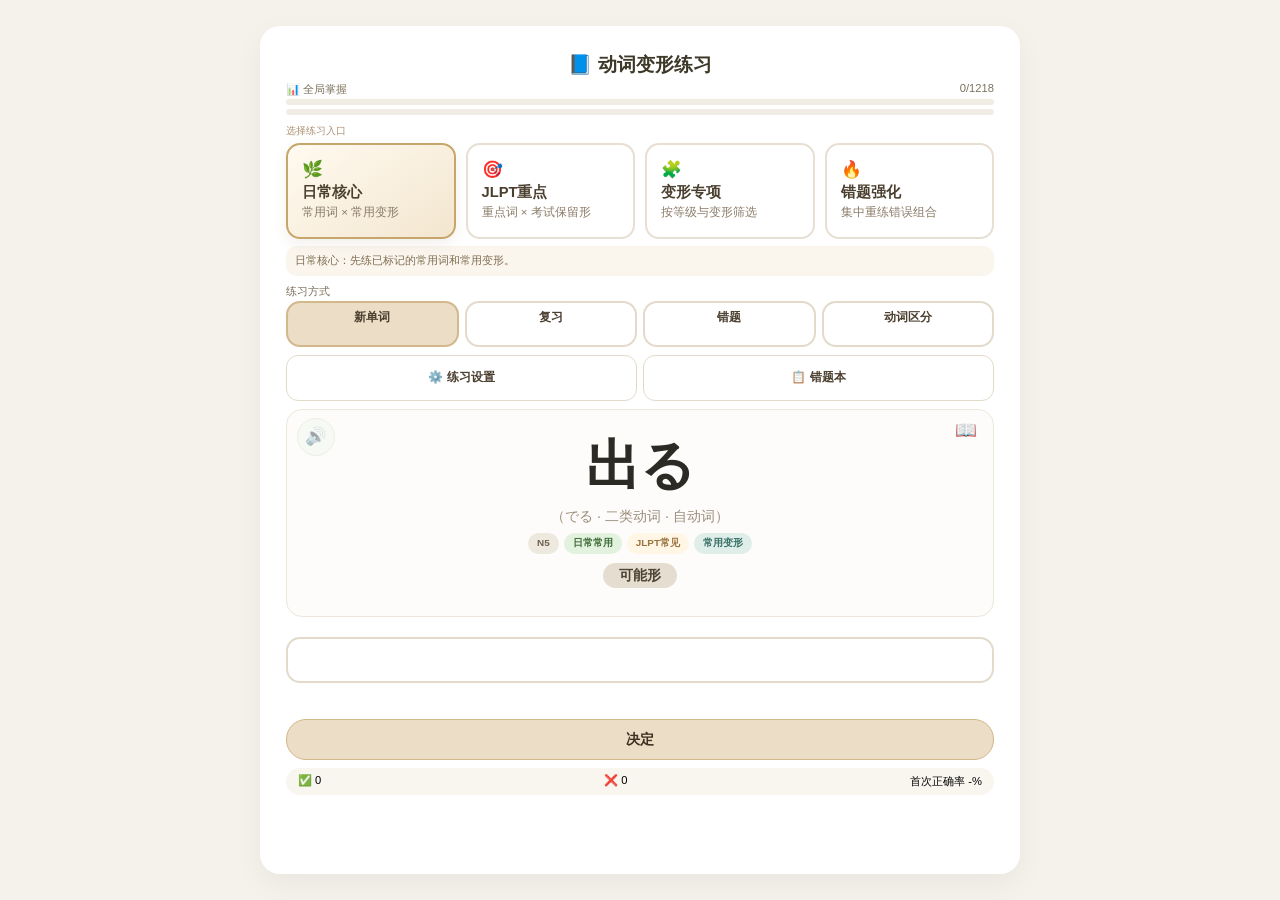
==== commit 62479a0f: "chore: remove voice-test link and entry title note" ====
--- a/index.html
+++ b/index.html
@@ -16,7 +16,7 @@
   <div class="global-bar-wrap"><div class="global-bar" id="globalProgressBar"></div></div>
   <div class="bar-wrap"><div class="bar" id="progressBar"></div></div>
 
-  <div class="entry-title"><span>选择练习入口</span><span>初稿测试版</span></div>
+  <div class="entry-title"><span>选择练习入口</span></div>
   <div class="entry-grid" id="entryGrid">
     <button type="button" class="entry-card on" data-entry="daily">
       <span class="entry-icon">🌿</span><strong>日常核心</strong><small>常用词 × 常用变形</small>
@@ -30,7 +30,6 @@
     <button type="button" class="entry-card" data-entry="mistakes">
       <span class="entry-icon">🔥</span><strong>错题强化</strong><small>集中重练错误组合</small>
     </button>
-    <a class="voice-test-link" href="voice-test.html?v=audio-logic-1">
   </div>
   <div class="preset-note" id="presetNote">日常核心：先练已标记的常用词和常用变形。</div>
   
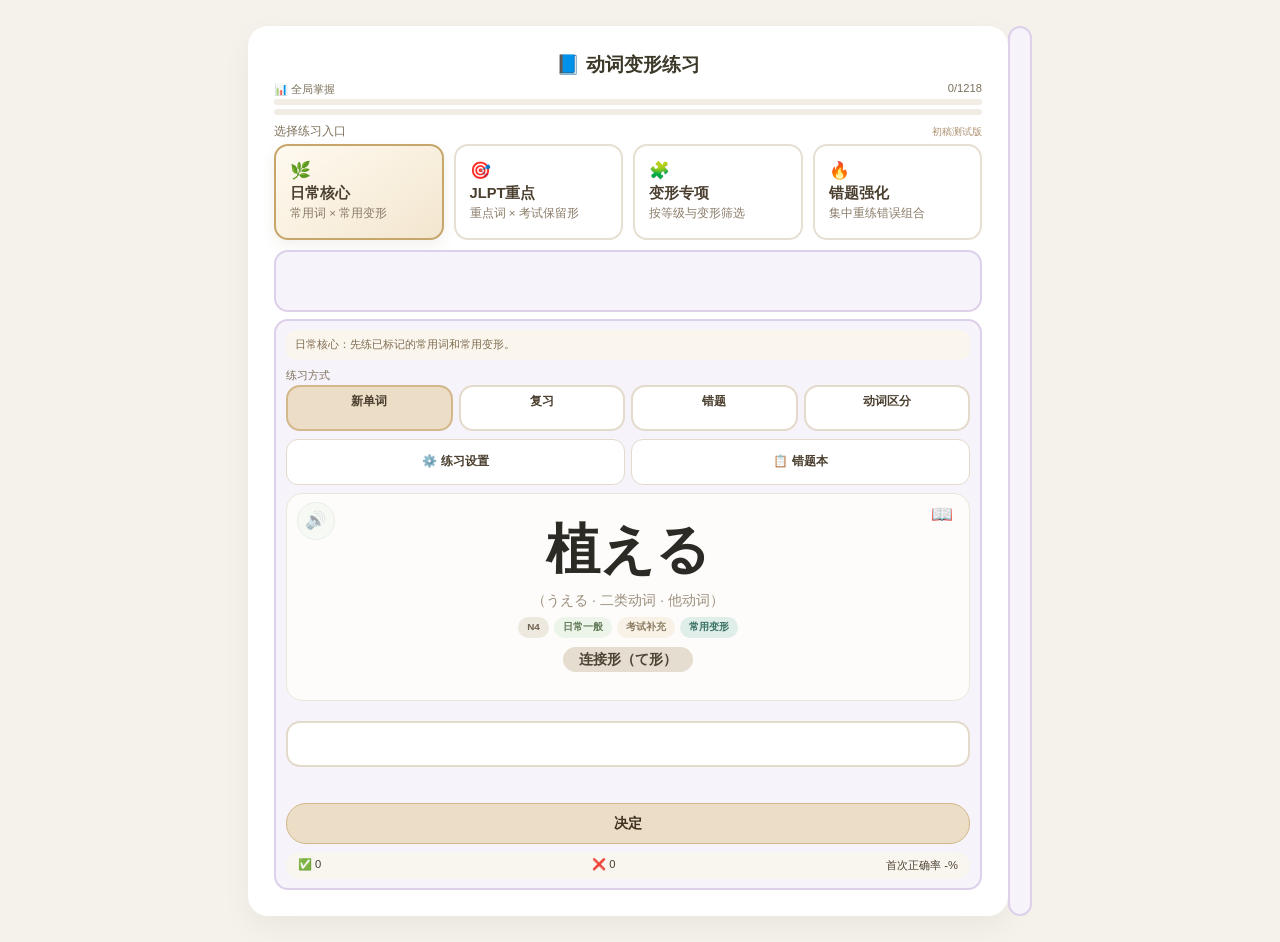
==== commit f60b4d7c: "revert: restore original index.html" ====
--- a/index.html
+++ b/index.html
@@ -16,7 +16,7 @@
   <div class="global-bar-wrap"><div class="global-bar" id="globalProgressBar"></div></div>
   <div class="bar-wrap"><div class="bar" id="progressBar"></div></div>
 
-  <div class="entry-title"><span>选择练习入口</span></div>
+  <div class="entry-title"><span>选择练习入口</span><span>初稿测试版</span></div>
   <div class="entry-grid" id="entryGrid">
     <button type="button" class="entry-card on" data-entry="daily">
       <span class="entry-icon">🌿</span><strong>日常核心</strong><small>常用词 × 常用变形</small>
@@ -30,6 +30,7 @@
     <button type="button" class="entry-card" data-entry="mistakes">
       <span class="entry-icon">🔥</span><strong>错题强化</strong><small>集中重练错误组合</small>
     </button>
+    <a class="voice-test-link" href="voice-test.html?v=audio-logic-1">
   </div>
   <div class="preset-note" id="presetNote">日常核心：先练已标记的常用词和常用变形。</div>
   
@@ -65,7 +66,7 @@
     <div class="chip-row" id="formStatusChips">
       <span class="chip on" data-form-status="core">常用变形</span>
       <span class="chip" data-form-status="exam">考试保留</span>
-      <span class="chip" data-form-status="rare">低频变形</span>
+      <span class="chip on" data-form-status="rare">低频变形</span>
     </div>
     <div class="pilot-note" id="pilotNote">初稿只标记一部分代表词；未标记内容显示“其他”。</div>
     <div class="label">变形种类（可多选）</div>
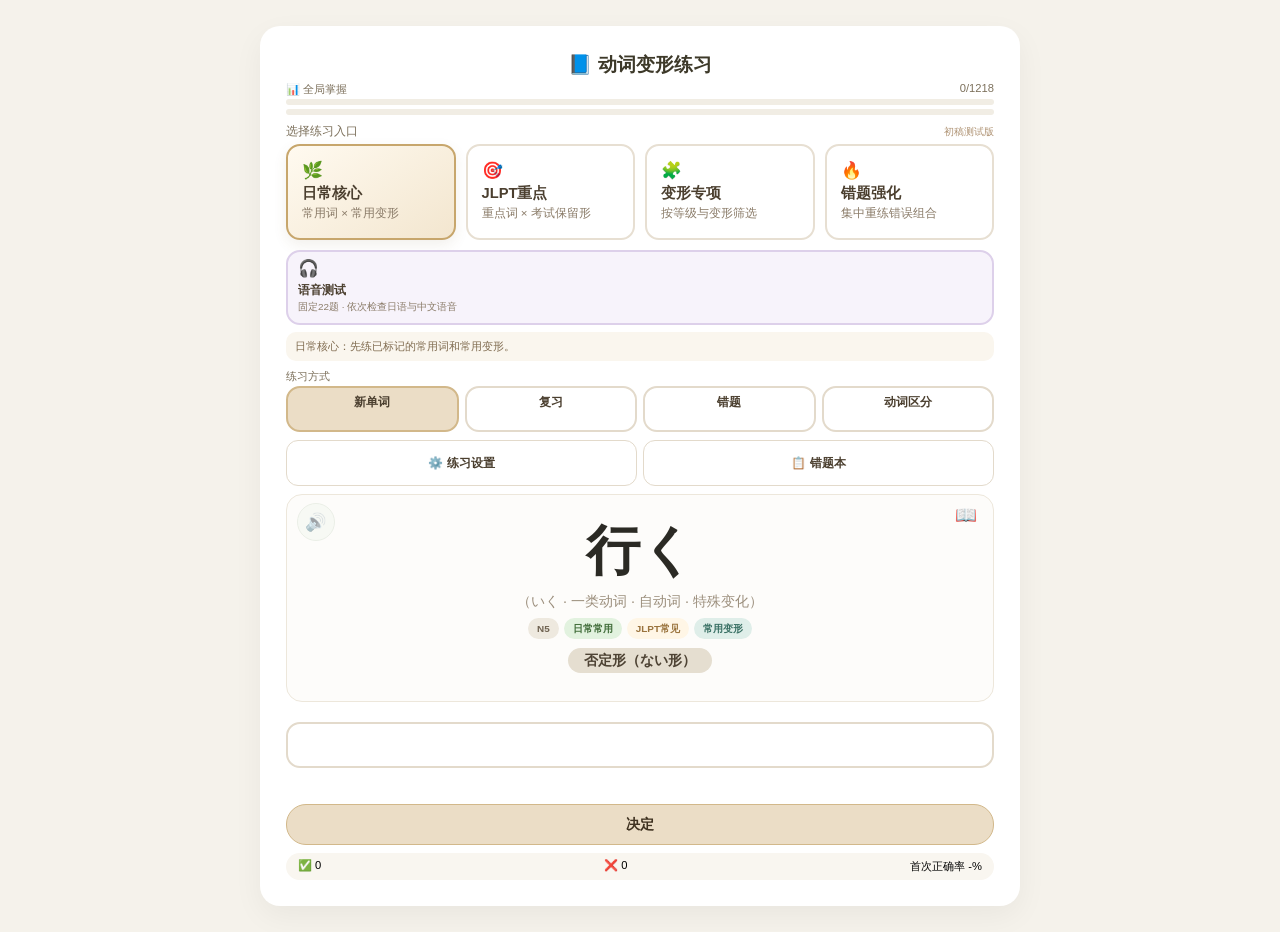
==== commit 22b89fe8: "Add files via upload" ====
--- a/index.html
+++ b/index.html
@@ -31,6 +31,8 @@
       <span class="entry-icon">🔥</span><strong>错题强化</strong><small>集中重练错误组合</small>
     </button>
     <a class="voice-test-link" href="voice-test.html?v=audio-logic-1">
+      <span class="entry-icon">🎧</span><strong>语音测试</strong><small>固定22题 · 依次检查日语与中文语音</small>
+    </a>
   </div>
   <div class="preset-note" id="presetNote">日常核心：先练已标记的常用词和常用变形。</div>
   
@@ -53,22 +55,22 @@
       <span class="chip on" data-usage="high">常用</span>
       <span class="chip on" data-usage="normal">一般</span>
       <span class="chip" data-usage="low">不常用</span>
-      <span class="chip" data-usage="pending">其他</span>
+      <span class="chip" data-usage="pending">待补充</span>
     </div>
     <div class="label">JLPT重要度（初稿，可多选）</div>
     <div class="chip-row" id="examChips">
       <span class="chip on" data-exam="focus">考试重点</span>
       <span class="chip on" data-exam="common">考试常见</span>
       <span class="chip on" data-exam="supplement">补充词</span>
-      <span class="chip on" data-exam="pending">其他</span>
+      <span class="chip on" data-exam="pending">待补充</span>
     </div>
     <div class="label">变形练习价值（可多选）</div>
     <div class="chip-row" id="formStatusChips">
       <span class="chip on" data-form-status="core">常用变形</span>
       <span class="chip" data-form-status="exam">考试保留</span>
-      <span class="chip on" data-form-status="rare">低频变形</span>
+      <span class="chip" data-form-status="rare">低频变形</span>
     </div>
-    <div class="pilot-note" id="pilotNote">初稿只标记一部分代表词；未标记内容显示“其他”。</div>
+    <div class="pilot-note" id="pilotNote">初稿只标记一部分代表词；未标记内容显示“待补充”。</div>
     <div class="label">变形种类（可多选）</div>
     <div class="chip-row" id="formChips">
       <span class="chip on" data-form="masu">礼貌形（ます）</span>
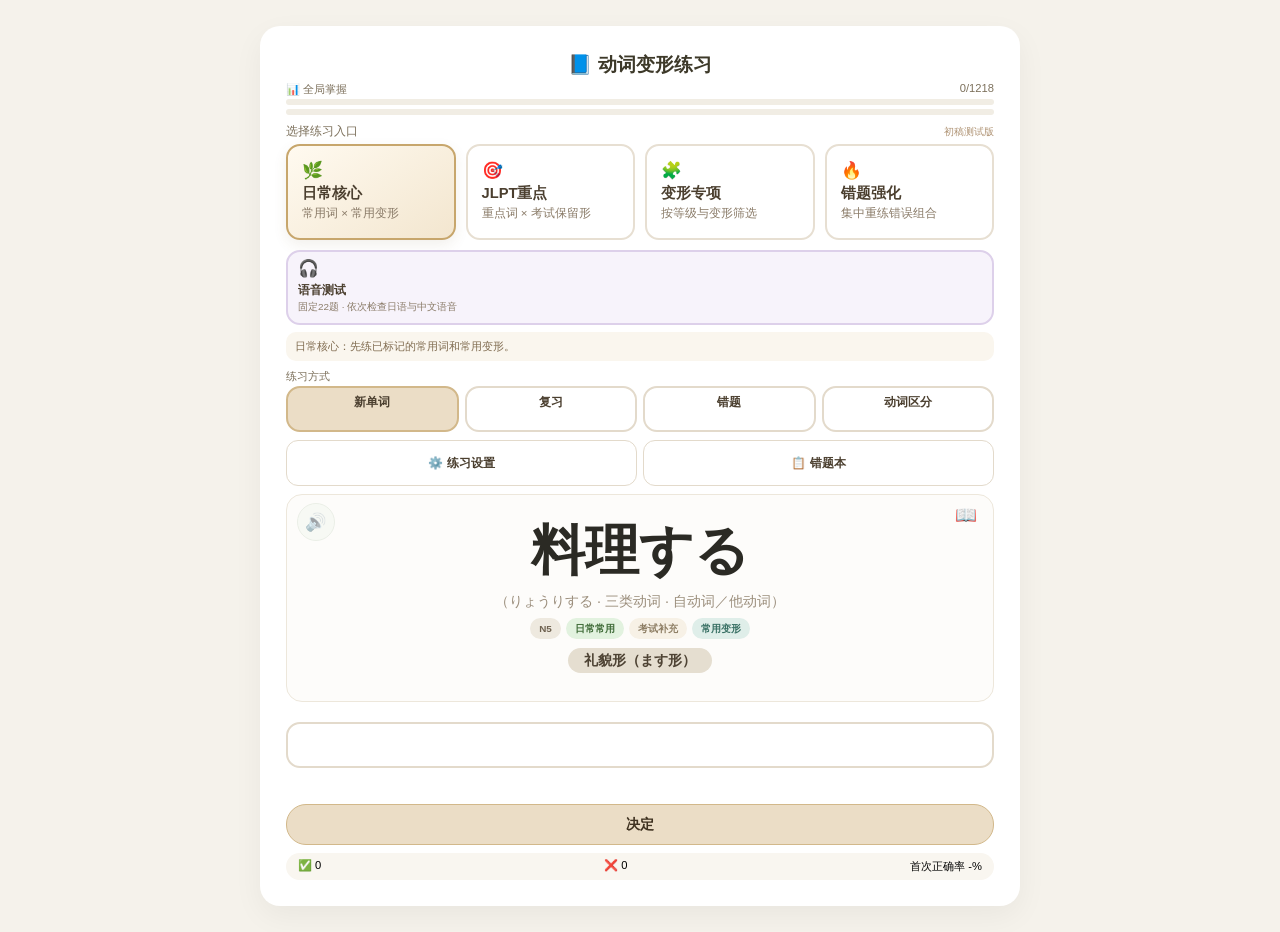
==== commit 8ff18ab4: "Update index.html" ====
--- a/index.html
+++ b/index.html
@@ -193,6 +193,6 @@
 </div>
 
 <script src="verbs.js?v=audio-logic-1"></script>
-<script src="app.js?v=audio-logic-1"></script>
+<script src="app.js?v=audio-logic-2"></script>
 </body>
 </html>
